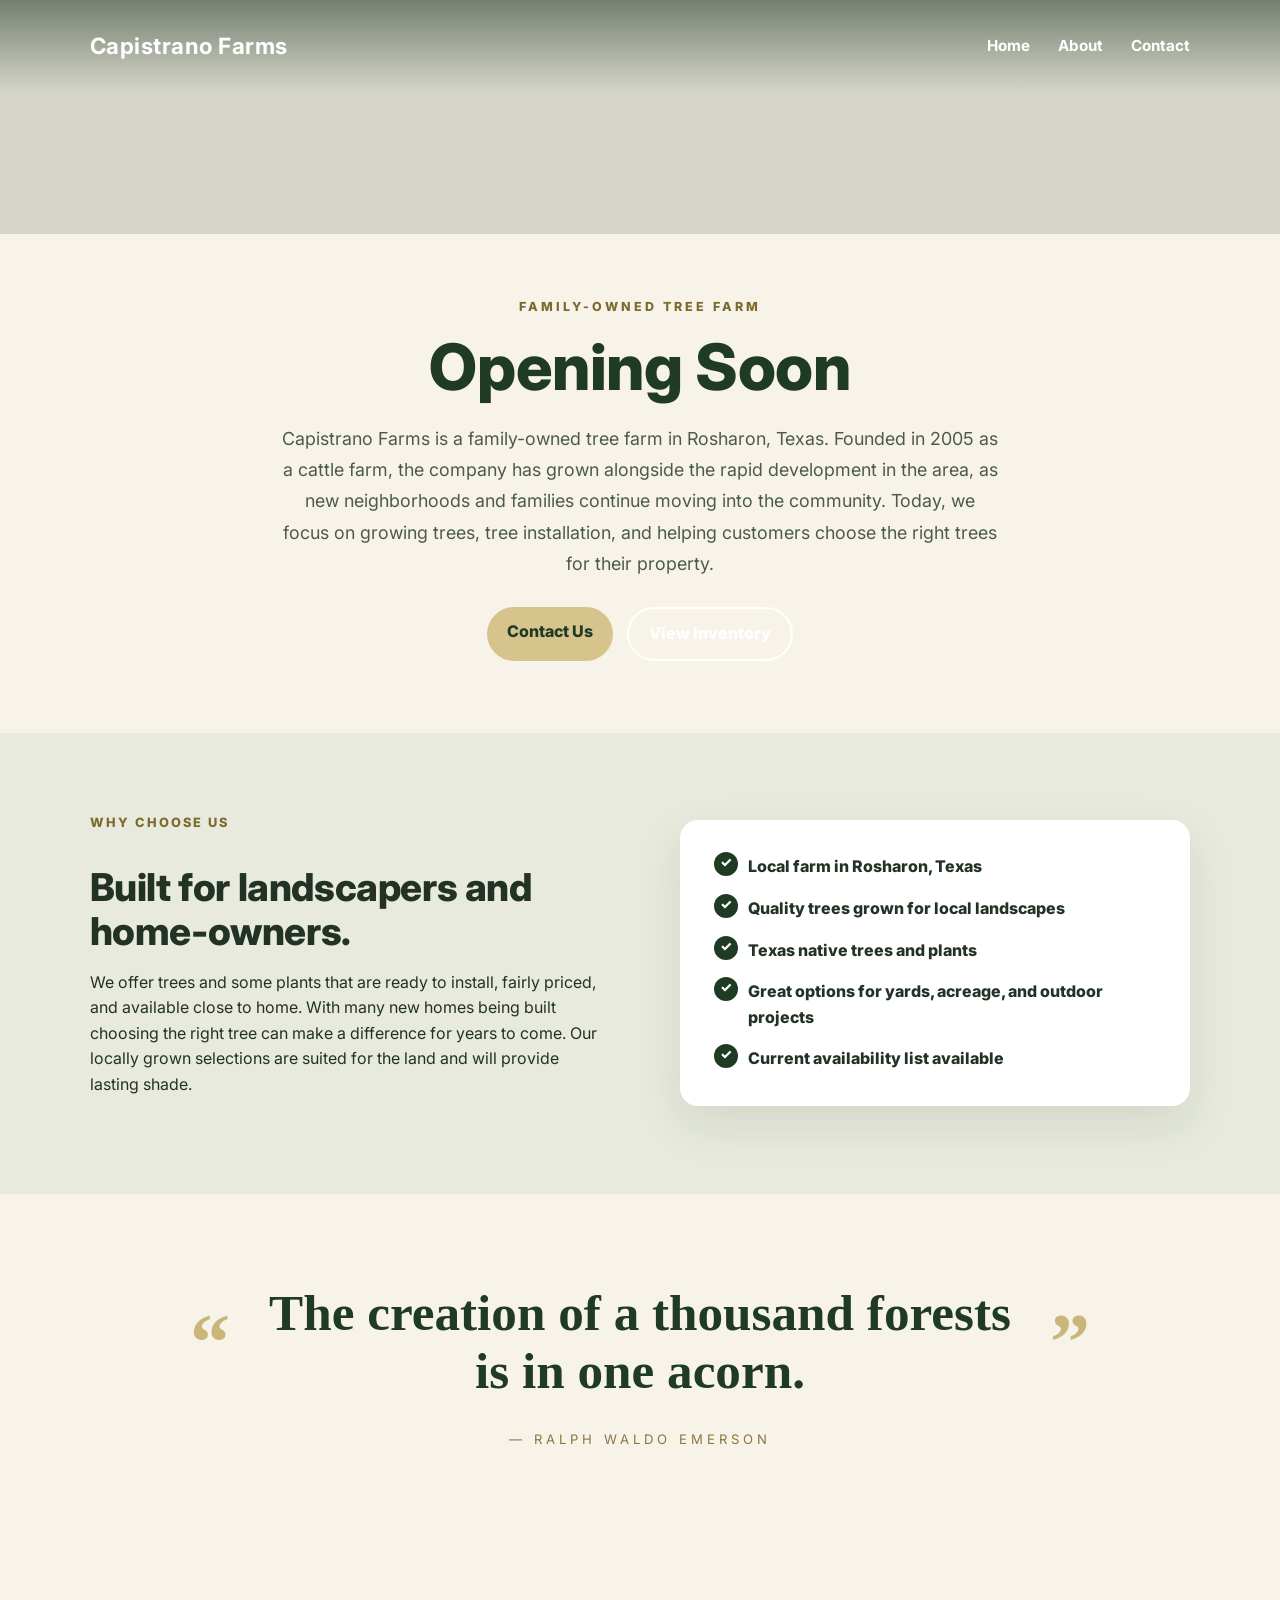
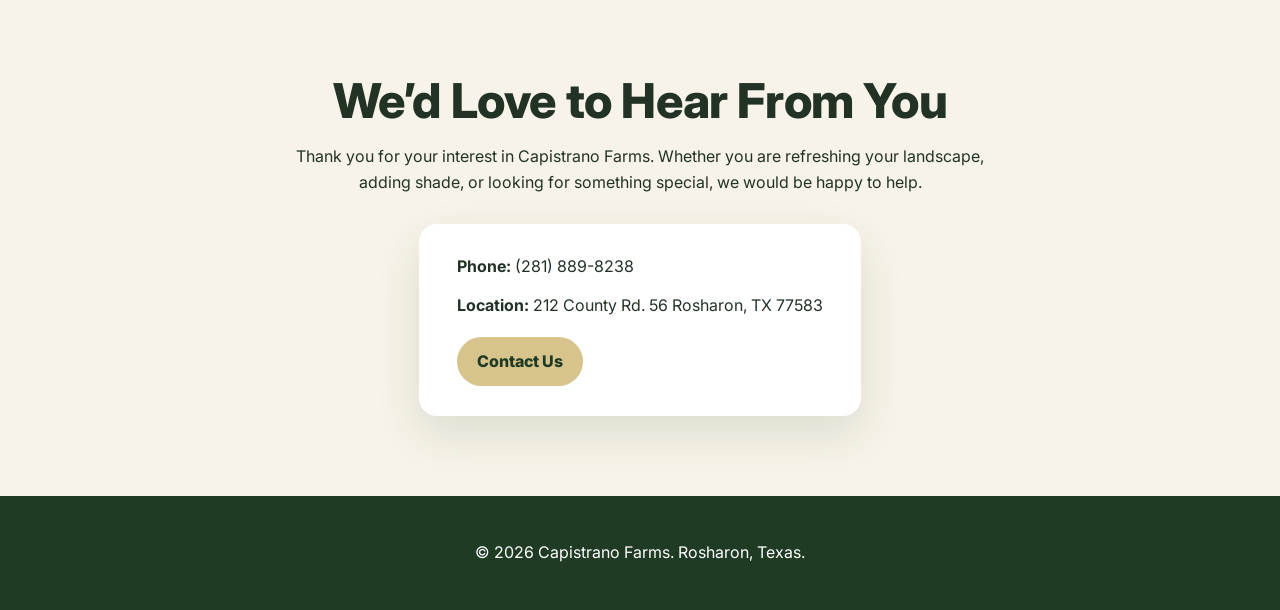
==== index.html @ 06de737b "added quote to homepage" ====
<!doctype html>
<html lang="en">
  <head>
    <meta charset="UTF-8" />
    <meta name="viewport" content="width=device-width, initial-scale=1.0" />
    <title>Capistrano Farms | Tree Farm & Nursery South of Houston</title>
    <link rel="canonical" href="https://capistranofarm.com/" />
    <link rel="stylesheet" href="assets/css/style.css" />
    <link
      href="https://fonts.googleapis.com/css2?family=Playfair+Display:wght@600;700&family=Inter:wght@400;500;600&display=swap"
      rel="stylesheet"
    />
    <meta property="og:url" content="https://capistranofarm.com/" />
  </head>
  <body>
    <section class="hero">
      <header class="site-header">
        <a href="index.html" class="logo">Capistrano Farms</a>

        <nav>
          <a href="index.html">Home</a>
          <a href="about.html">About</a>
          <a href="contact.html">Contact</a>
        </nav>
      </header>
    </section>

    <section class="nursery-intro">
      <p class="eyebrow dark">Family-Owned Tree Farm</p>

      <h1>Opening Soon</h1>

      <p class="section-intro">
        Capistrano Farms is a family-owned tree farm in Rosharon, Texas. Founded
        in 2005 as a cattle farm, the company has grown alongside the rapid
        development in the area, as new neighborhoods and families continue
        moving into the community. Today, we focus on growing trees, tree
        installation, and helping customers choose the right trees for their
        property.
      </p>

      <div class="hero-buttons">
        <a href="contact.html" class="button primary">Contact Us</a>

        <a href="#why-us" class="button secondary dark-button">
          View Inventory
        </a>
      </div>
    </section>

    <section id="why-us" class="section alt">
      <div class="split">
        <div>
          <p class="eyebrow dark">Why Choose Us</p>
          <h2>Built for landscapers and home-owners.</h2>
          <p>
            We offer trees and some plants that are ready to install, fairly
            priced, and available close to home. With many new homes being built
            choosing the right tree can make a difference for years to come. Our
            locally grown selections are suited for the land and will provide
            lasting shade.
          </p>
        </div>

        <ul class="checklist">
          <li>Local farm in Rosharon, Texas</li>
          <li>Quality trees grown for local landscapes</li>
          <li>Texas native trees and plants</li>
          <li>Great options for yards, acreage, and outdoor projects</li>
          <li>Current availability list available</li>
        </ul>
      </div>
    </section>

    <section class="quote-section">
      <div class="quote-content">
        <blockquote>
          The creation of a thousand forests is in one acorn.
        </blockquote>
        <p class="quote-author">— Ralph Waldo Emerson</p>
      </div>
    </section>

    <section id="contact" class="section contact">
      <h2>We’d Love to Hear From You</h2>
      <p>
        Thank you for your interest in Capistrano Farms. Whether you are
        refreshing your landscape, adding shade, or looking for something
        special, we would be happy to help.
      </p>

      <div class="contact-box">
        <p><strong>Phone:</strong> (281) 889-8238</p>
        <p><strong>Location:</strong> 212 County Rd. 56 Rosharon, TX 77583</p>
        <a href="contact.html" class="button primary">Contact Us</a>
      </div>
    </section>

    <footer>
      <p>© 2026 Capistrano Farms. Rosharon, Texas.</p>
    </footer>
  </body>
</html>
---- assets/css/style.css ----
/* =========================
   Base
========================= */
* {
  box-sizing: border-box;
}

html {
  scroll-behavior: smooth;
}

body {
  margin: 0;
  font-family: "Inter", Arial, sans-serif;
  color: #223326;
  background: #f7f3e8;
  line-height: 1.6;
}

/* =========================
   Shared Typography
========================= */

.site-header {
  position: absolute;
  top: 0;
  left: 0;
  width: 100%;
  z-index: 10;
  display: flex;
  justify-content: space-between;
  align-items: center;
  padding: 28px 7%;
  background: transparent;
}

.site-header::after {
  content: "";
  position: absolute;
  inset: 0;
  background: linear-gradient(rgba(18, 43, 23, 0.5), rgba(18, 43, 23, 0));
  z-index: -1;
}

.logo {
  color: white;
  text-decoration: none;
  font-size: 1.4rem;
  font-weight: 700;
  letter-spacing: 0.5px;
}

nav a {
  color: white;
  text-decoration: none;
  margin-left: 24px;
  font-weight: 700;
  font-size: 0.95rem;
}

nav a:hover {
  color: #d7c48c;
}

.hero {
  position: relative;
  height: 26vh;
  min-height: 230px;
  padding: 0 7%;
  color: white;
  background:
    linear-gradient(rgba(18, 43, 23, 0.15), rgba(18, 43, 23, 0.15)),
    url("../images/Live Oak arch .jpg");
  background-size: cover;
  background-position: center 80%;
}

.eyebrow {
  margin: 0 0 12px;
  text-transform: uppercase;
  letter-spacing: 2px;
  font-size: 0.8rem;
  font-weight: 800;
  color: #d7c48c;
}

.eyebrow.dark {
  color: #7d6a2e;
}

h1,
h2,
h3 {
  font-family: "Inter", Arial, sans-serif;
  line-height: 1.15;
  letter-spacing: -0.4px;
  font-weight: 800;
}

h1 {
  font-size: clamp(3.4rem, 6vw, 5.8rem);
  margin-bottom: 18px;
}

h2 {
  font-size: clamp(1.8rem, 3vw, 2.4rem);
  margin-bottom: 8px;
}

h3 {
  font-size: 1.25rem;
  color: #1f3b24;
}

/* =========================
   Shared Components
========================= */

.hero-buttons {
  display: flex;
  justify-content: center;
  flex-wrap: wrap;
  gap: 14px;
  margin-top: 28px;
}

.button {
  display: inline-block;
  padding: 12px 20px;
  border-radius: 999px;
  text-decoration: none;
  font-weight: 800;
  transition: 0.2s ease;
}

.button.primary {
  background: #d7c48c;
  color: #1f3b24;
}

.button.secondary {
  border: 2px solid white;
  color: white;
}

.button:hover {
  transform: translateY(-2px);
}

.section {
  padding: 80px 7%;
}

.section-intro {
  max-width: 640px;
  margin-bottom: 12px;
}

.quote-section {
  padding: 90px 7%;
  background: #f7f3e8;
  text-align: center;
}

.quote-content {
  max-width: 900px;
  margin: 0 auto;
}

.quote-section blockquote {
  margin: 0;
  font-family: "Cormorant Garamond", serif;
  font-size: clamp(2.4rem, 4vw, 4rem);
  line-height: 1.15;
  font-weight: 600;
  color: #1f3b24;
  position: relative;
  display: inline-block;
  padding: 0 70px;
}

.quote-section blockquote::before,
.quote-section blockquote::after {
  position: absolute;
  top: 50%;
  transform: translateY(-50%);
  font-size: 5rem;
  color: #cbb67a;
  font-family: Georgia, serif;
  line-height: 1;
}

.quote-section blockquote::before {
  content: "“";
  left: 0;
}

.quote-section blockquote::after {
  content: "”";
  right: 0;
}

.quote-author {
  margin-top: 28px;
  font-size: 0.82rem;
  letter-spacing: 4px;
  text-transform: uppercase;
  color: #8b7740;
}

.alt {
  background: #e7eadc;
}

.split {
  display: grid;
  grid-template-columns: 1fr 1fr;
  gap: 80px;
  align-items: center;
}

.checklist {
  max-width: 620px;
  list-style: none;
  margin: 0;
  background: white;
  padding: 34px;
  border-radius: 18px;
  box-shadow: 0 18px 45px rgba(31, 59, 36, 0.1);
}

.checklist li {
  margin-bottom: 16px;
  padding-left: 34px;
  position: relative;
  font-weight: 800;
}

.checklist li:last-child {
  margin-bottom: 0;
}

.checklist li::before {
  content: "✓";
  position: absolute;
  left: 0;
  top: -2px;
  width: 24px;
  height: 24px;
  background: #1f3b24;
  color: white;
  border-radius: 50%;
  text-align: center;
  font-size: 0.85rem;
}

.contact {
  text-align: center;
}

.contact h2 {
  font-size: 3rem;
  margin-bottom: 10px;
}

.contact p {
  max-width: 700px;
  margin-left: auto;
  margin-right: auto;
}

.contact-box {
  width: fit-content;
  max-width: 520px;
  margin: 28px auto 0;
  padding: 30px 38px;
  background: white;
  border-radius: 18px;
  text-align: left;
  box-shadow: 0 18px 45px rgba(31, 59, 36, 0.12);
}

.contact-box p {
  margin: 0 0 14px;
}

.contact-box .button {
  margin-top: 4px;
}

footer {
  padding: 28px 7%;
  background: #1f3b24;
  color: white;
  text-align: center;
}

/* =========================
   Home Page
========================= */

.nursery-intro {
  padding: 62px 7% 72px;
  text-align: center;
  background: #f7f3e8;
}

.nursery-intro .eyebrow {
  margin-bottom: 18px;
  font-size: 0.78rem;
  letter-spacing: 3px;
}

.nursery-intro h1 {
  max-width: 760px;
  margin: 0 auto 24px;
  font-size: clamp(2.8rem, 5vw, 5rem);
  line-height: 0.98;
  color: #1f3b24;
}

.nursery-intro p {
  max-width: 720px;
  margin: 0 auto;
  font-size: 1.12rem;
  line-height: 1.75;
  color: #4c5a4c;
}

.nursery-intro .hero-buttons {
  margin-top: 28px;
}

.dark-button {
  border: 2px solid #1f3b24;
  color: #1f3b24;
}

/* =========================
   Contact Page
========================= */
.contact-hero {
  min-height: 65vh;
  display: flex;
  background:
    linear-gradient(rgba(18, 43, 23, 0.22), rgba(18, 43, 23, 0.22)),
    url("../images/Live\ Oak\ and\ Flowers.jpg");
  background-size: cover;
  background-position: center;
}

.contact-form {
  max-width: 620px;
  margin: 34px auto 0;
  padding: 32px;
  background: white;
  border-radius: 18px;
  text-align: left;
  box-shadow: 0 18px 45px rgba(31, 59, 36, 0.12);
}

.form-row {
  margin-bottom: 18px;
}

.form-row label {
  display: block;
  margin-bottom: 6px;
  font-weight: 700;
  color: #1f3b24;
}

.form-row input,
.form-row textarea {
  width: 100%;
  padding: 13px 14px;
  border: 1px solid rgba(31, 59, 36, 0.25);
  border-radius: 10px;
  font-family: inherit;
  font-size: 1rem;
}

.form-row input:focus,
.form-row textarea:focus {
  outline: none;
  border-color: #1f3b24;
}

/* =========================
   About Page
========================= */
.hero.why-hero {
  min-height: 50vh;
  display: flex;
  align-items: center;
  justify-content: center;
  padding: 120px 7% 70px;
  background:
    linear-gradient(rgba(18, 43, 23, 0.22), rgba(18, 43, 23, 0.22)),
    url("../images/Live\ Oak.jpg");
  background-size: cover;
  background-position: center;
}

.about-photo-cta {
  margin: 20px 7% 90px;
  position: relative;
}

.about-photo-cta img {
  width: 100%;
  height: 430px;
  object-fit: cover;
  border-radius: 24px;
  display: block;
  box-shadow: 0 10px 25px rgba(31, 59, 36, 0.12);
  filter: brightness(0.85) saturate(0.95);
}

.about-cta-card {
  max-width: 520px;
  margin: -90px auto 0;
  position: relative;
  padding: 34px;
  background: #fffaf0;
  border-radius: 20px;
  text-align: center;
  box-shadow: 0 10px 25px rgba(31, 59, 36, 0.18);
}

.about-cta-card h2 {
  margin-bottom: 10px;
}

.about-cta-card p {
  margin-bottom: 22px;
}

.about-intro {
  text-align: center;
  padding: 70px 7%;
}

.about-intro h1 {
  margin: 10px 0 26px;
  color: #1f3b24;
  font-size: clamp(2.8rem, 5vw, 4.6rem);
  line-height: 1.05;
}

.about-text {
  max-width: 760px;
  margin: 0 auto;
  text-align: left;
  font-size: 1.22rem;
  line-height: 1.9;
}

/* =========================
   Responsive
========================= */
@media (max-width: 600px) {
  .site-header {
    padding: 18px 5%;
    gap: 10px;
  }

  .logo {
    font-size: 1.4rem;
  }

  nav {
    display: flex;
    justify-content: center;
    gap: 16px;
    flex-wrap: wrap;
  }

  nav a {
    margin: 0;
    font-size: 0.85rem;
  }

  .hero {
    height: 22vh;
    min-height: 190px;
    padding: 0 6%;
    background-position: center 80%;
  }

  .nursery-intro {
    padding: 56px 7% 64px;
  }

  .nursery-intro h1 {
    font-size: 2.6rem;
  }

  .nursery-intro p {
    font-size: 1rem;
  }

  .eyebrow {
    font-size: 0.7rem;
    letter-spacing: 3px;
    margin-bottom: 10px;
  }

  h1 {
    font-size: 2.7rem;
    line-height: 1;
  }

  .hero p {
    max-width: 340px;
    font-size: 1.05rem;
    line-height: 1.45;
  }

  .hero-buttons {
    flex-direction: row;
    justify-content: center;
    gap: 12px;
    margin-top: 28px;
  }

  .button {
    display: inline-block;
    padding: 13px 24px;
    border-radius: 999px;
    text-decoration: none;
    font-weight: 800;
    transition: 0.2s ease;
  }

  .button.primary {
    background: #d7c48c;
    color: #1f3b24;
  }

  .button.primary:hover {
    background: #c5ae69;
  }

  .dark-button {
    border: 2px solid #1f3b24;
    color: #1f3b24;
  }

  .dark-button:hover {
    background: #1f3b24;
    color: white;
  }

  .section {
    padding: 90px 7%;
  }

  .section > h2,
  .section > .section-intro {
    max-width: 760px;
  }

  .section-intro {
    color: #4c5a4c;
    font-size: 1.08rem;
  }

  .split {
    grid-template-columns: 1fr;
  }

  .checklist,
  .contact-form,
  .contact-box {
    padding: 24px;
  }
}
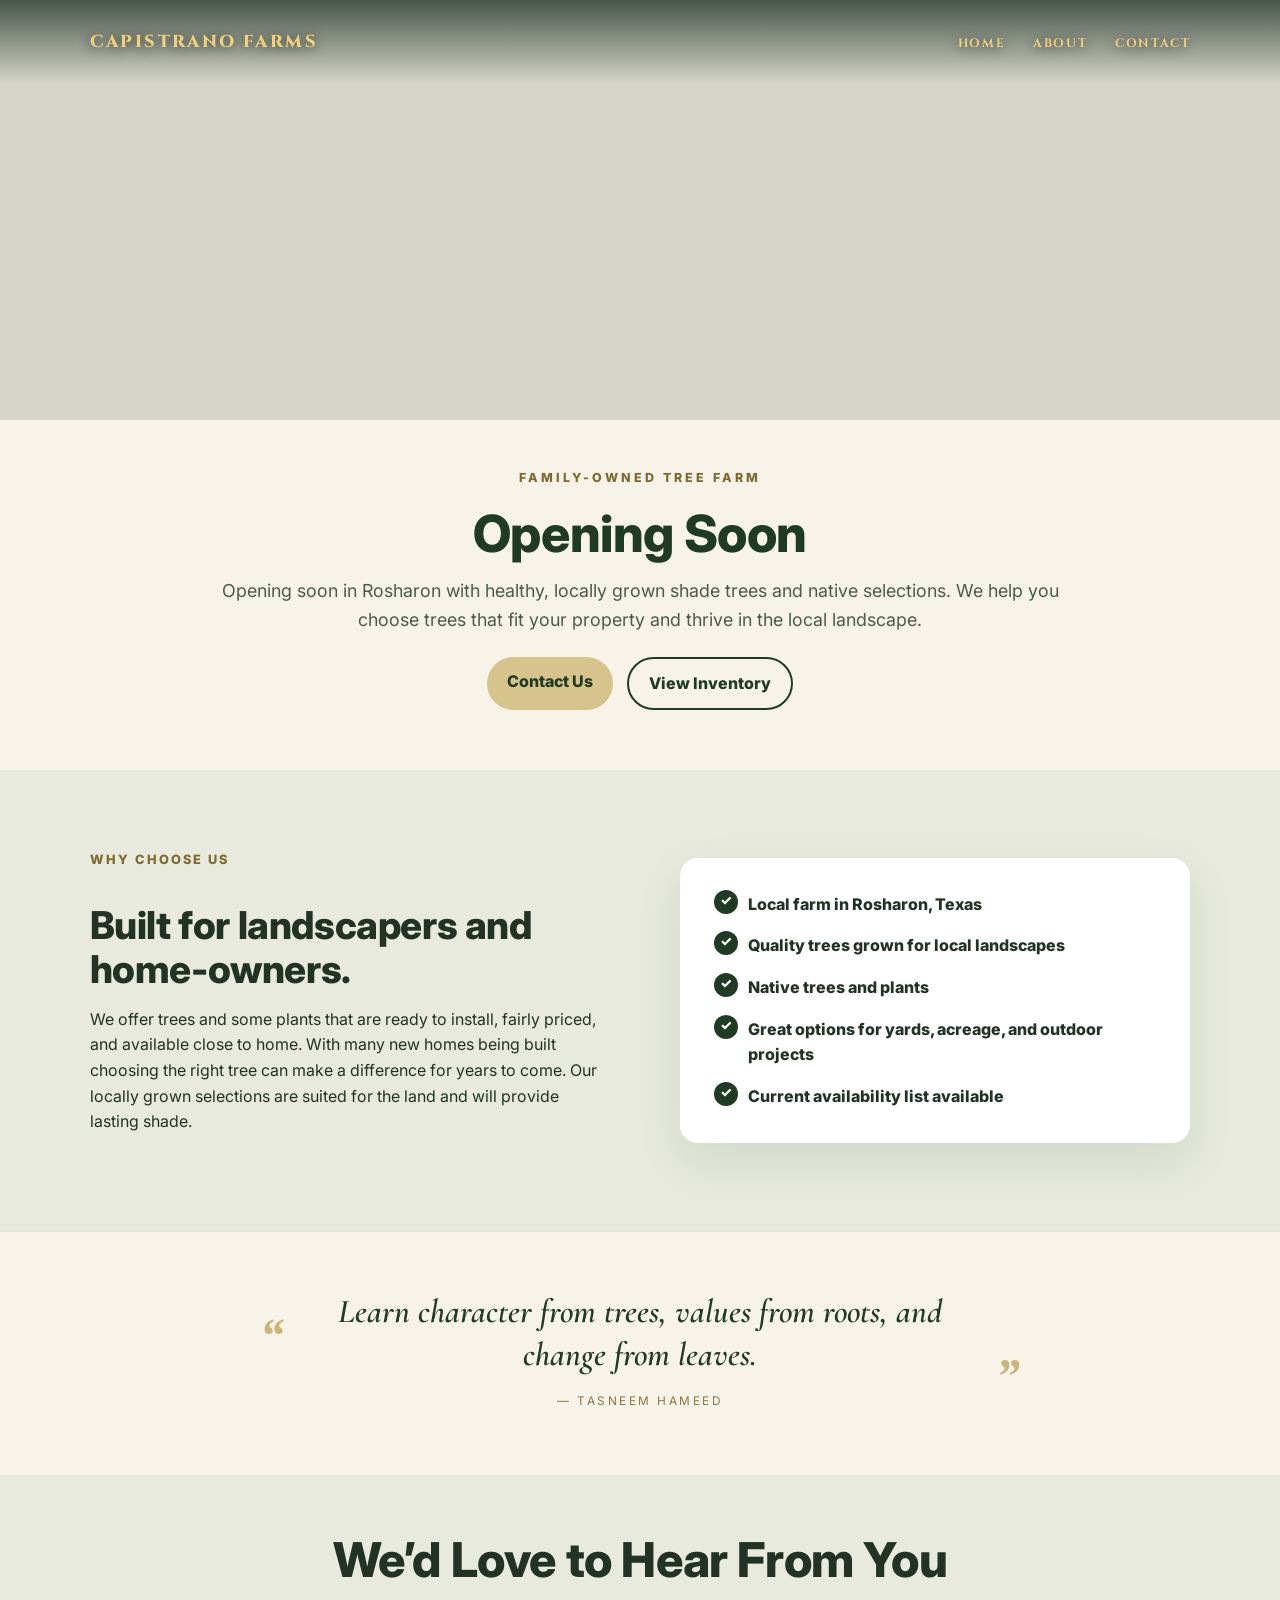
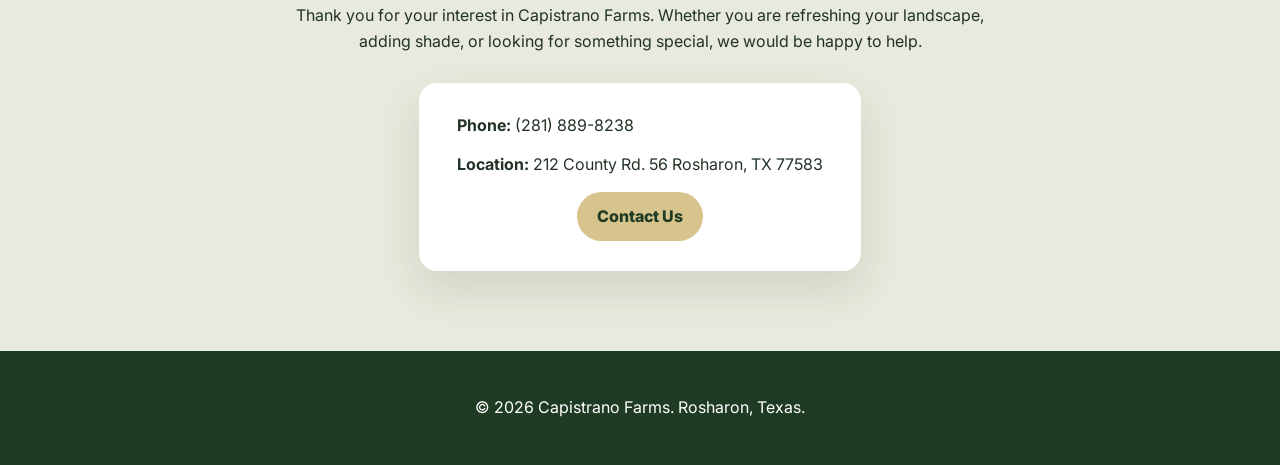
==== commit 6de402d4: "Polish site design and add logo" ====
--- a/index.html
+++ b/index.html
@@ -7,7 +7,7 @@
     <link rel="canonical" href="https://capistranofarm.com/" />
     <link rel="stylesheet" href="assets/css/style.css" />
     <link
-      href="https://fonts.googleapis.com/css2?family=Playfair+Display:wght@600;700&family=Inter:wght@400;500;600&display=swap"
+      href="https://fonts.googleapis.com/css2?family=Cinzel:wght@600;700;800&family=Cormorant+Garamond:ital,wght@1,600&family=Playfair+Display:wght@600;700&family=Inter:wght@400;500;600&display=swap"
       rel="stylesheet"
     />
     <meta property="og:url" content="https://capistranofarm.com/" />
@@ -31,12 +31,9 @@
       <h1>Opening Soon</h1>
 
       <p class="section-intro">
-        Capistrano Farms is a family-owned tree farm in Rosharon, Texas. Founded
-        in 2005 as a cattle farm, the company has grown alongside the rapid
-        development in the area, as new neighborhoods and families continue
-        moving into the community. Today, we focus on growing trees, tree
-        installation, and helping customers choose the right trees for their
-        property.
+        Opening soon in Rosharon with healthy, locally grown shade trees and
+        native selections. We help you choose trees that fit your property and
+        thrive in the local landscape.
       </p>
 
       <div class="hero-buttons">
@@ -65,7 +62,7 @@
         <ul class="checklist">
           <li>Local farm in Rosharon, Texas</li>
           <li>Quality trees grown for local landscapes</li>
-          <li>Texas native trees and plants</li>
+          <li>Native trees and plants</li>
           <li>Great options for yards, acreage, and outdoor projects</li>
           <li>Current availability list available</li>
         </ul>
@@ -75,13 +72,13 @@
     <section class="quote-section">
       <div class="quote-content">
         <blockquote>
-          The creation of a thousand forests is in one acorn.
+          Learn character from trees, values from roots, and change from leaves.
         </blockquote>
-        <p class="quote-author">— Ralph Waldo Emerson</p>
+        <p class="quote-author">— Tasneem Hameed</p>
       </div>
     </section>
 
-    <section id="contact" class="section contact">
+    <section id="contact" class="section contact alt">
       <h2>We’d Love to Hear From You</h2>
       <p>
         Thank you for your interest in Capistrano Farms. Whether you are
--- a/assets/css/style.css
+++ b/assets/css/style.css
@@ -38,34 +38,49 @@
   content: "";
   position: absolute;
   inset: 0;
-  background: linear-gradient(rgba(18, 43, 23, 0.5), rgba(18, 43, 23, 0));
+  background: linear-gradient(rgba(5, 25, 12, 0.68), rgba(5, 25, 12, 0));
   z-index: -1;
 }
 
 .logo {
-  color: white;
+  display: inline-flex;
+  align-items: center;
+  color: #f2cf7a;
   text-decoration: none;
-  font-size: 1.4rem;
-  font-weight: 700;
-  letter-spacing: 0.5px;
+  text-transform: uppercase;
+  font-family: "Cinzel", Georgia, serif;
+  font-size: 1.08rem;
+  font-weight: 800;
+  letter-spacing: 2.4px;
+  text-shadow: 0 2px 12px rgba(4, 18, 8, 0.78);
+}
+
+.logo img {
+  display: block;
+  max-height: 58px;
+  width: auto;
 }
 
 nav a {
-  color: white;
+  color: #f2cf7a;
   text-decoration: none;
   margin-left: 24px;
+  text-transform: uppercase;
+  font-family: "Cinzel", Georgia, serif;
+  letter-spacing: 1.6px;
   font-weight: 700;
-  font-size: 0.95rem;
+  font-size: 0.76rem;
+  text-shadow: 0 2px 12px rgba(4, 18, 8, 0.78);
 }
 
 nav a:hover {
-  color: #d7c48c;
+  color: #fff4d2;
 }
 
 .hero {
   position: relative;
   height: 26vh;
-  min-height: 230px;
+  min-height: 420px;
   padding: 0 7%;
   color: white;
   background:
@@ -157,34 +172,36 @@
 }
 
 .quote-section {
-  padding: 90px 7%;
+  padding: 58px 7% 64px;
   background: #f7f3e8;
+  border-top: 1px solid rgba(31, 59, 36, 0.08);
+  border-bottom: 1px solid rgba(31, 59, 36, 0.08);
   text-align: center;
 }
 
 .quote-content {
-  max-width: 900px;
+  max-width: 760px;
   margin: 0 auto;
 }
 
 .quote-section blockquote {
   margin: 0;
-  font-family: "Cormorant Garamond", serif;
-  font-size: clamp(2.4rem, 4vw, 4rem);
-  line-height: 1.15;
+  font-family: "Cormorant Garamond", Georgia, serif;
+  font-size: clamp(1.7rem, 2.6vw, 2.4rem);
+  font-style: italic;
+  line-height: 1.3;
   font-weight: 600;
+  letter-spacing: 0;
   color: #1f3b24;
   position: relative;
   display: inline-block;
-  padding: 0 70px;
+  padding: 0 42px;
 }
 
 .quote-section blockquote::before,
 .quote-section blockquote::after {
   position: absolute;
-  top: 50%;
-  transform: translateY(-50%);
-  font-size: 5rem;
+  font-size: 3rem;
   color: #cbb67a;
   font-family: Georgia, serif;
   line-height: 1;
@@ -193,17 +210,19 @@
 .quote-section blockquote::before {
   content: "“";
   left: 0;
+  top: 26%;
 }
 
 .quote-section blockquote::after {
   content: "”";
   right: 0;
+  top: 72%;
 }
 
 .quote-author {
-  margin-top: 28px;
-  font-size: 0.82rem;
-  letter-spacing: 4px;
+  margin: 16px 0 0;
+  font-size: 0.74rem;
+  letter-spacing: 2.5px;
   text-transform: uppercase;
   color: #8b7740;
 }
@@ -255,12 +274,13 @@
 }
 
 .contact {
+  padding-top: 56px;
   text-align: center;
 }
 
 .contact h2 {
   font-size: 3rem;
-  margin-bottom: 10px;
+  margin: 0 0 10px;
 }
 
 .contact p {
@@ -285,7 +305,9 @@
 }
 
 .contact-box .button {
-  margin-top: 4px;
+  display: block;
+  width: fit-content;
+  margin: 12px auto 0;
 }
 
 footer {
@@ -300,7 +322,7 @@
 ========================= */
 
 .nursery-intro {
-  padding: 62px 7% 72px;
+  padding: 48px 7% 60px;
   text-align: center;
   background: #f7f3e8;
 }
@@ -313,25 +335,25 @@
 
 .nursery-intro h1 {
   max-width: 760px;
-  margin: 0 auto 24px;
-  font-size: clamp(2.8rem, 5vw, 5rem);
-  line-height: 0.98;
+  margin: 0 auto 16px;
+  font-size: clamp(2.4rem, 4vw, 3.8rem);
+  line-height: 1.08;
   color: #1f3b24;
 }
 
 .nursery-intro p {
-  max-width: 720px;
+  max-width: 840px;
   margin: 0 auto;
   font-size: 1.12rem;
-  line-height: 1.75;
+  line-height: 1.6;
   color: #4c5a4c;
 }
 
 .nursery-intro .hero-buttons {
-  margin-top: 28px;
-}
-
-.dark-button {
+  margin-top: 22px;
+}
+
+.button.secondary.dark-button {
   border: 2px solid #1f3b24;
   color: #1f3b24;
 }
@@ -340,13 +362,44 @@
    Contact Page
 ========================= */
 .contact-hero {
-  min-height: 65vh;
-  display: flex;
+  min-height: 420px;
   background:
     linear-gradient(rgba(18, 43, 23, 0.22), rgba(18, 43, 23, 0.22)),
     url("../images/Live\ Oak\ and\ Flowers.jpg");
   background-size: cover;
   background-position: center;
+}
+
+.contact-page {
+  padding: 72px 7% 86px;
+  background: #f7f3e8;
+}
+
+.contact-page-header {
+  max-width: 720px;
+  margin: 0 auto 34px;
+}
+
+.contact-page-header h2 {
+  margin: 0 0 12px;
+  color: #1f3b24;
+  font-size: clamp(2rem, 4vw, 2.7rem);
+}
+
+.contact-page-header p:last-child {
+  margin-top: 0;
+  color: #4c5a4c;
+  font-size: 1.08rem;
+  line-height: 1.75;
+}
+
+.contact-layout {
+  display: grid;
+  grid-template-columns: minmax(0, 1.08fr) minmax(280px, 0.92fr);
+  gap: 28px;
+  align-items: stretch;
+  max-width: 1080px;
+  margin: 0 auto;
 }
 
 .contact-form {
@@ -359,6 +412,18 @@
   box-shadow: 0 18px 45px rgba(31, 59, 36, 0.12);
 }
 
+.contact-page .contact-form,
+.contact-page .contact-box {
+  width: 100%;
+  max-width: none;
+  margin: 0;
+  padding: 34px;
+}
+
+.contact-page .contact-box {
+  height: 100%;
+}
+
 .form-row {
   margin-bottom: 18px;
 }
@@ -386,15 +451,58 @@
   border-color: #1f3b24;
 }
 
+.contact-form button {
+  border: 0;
+  cursor: pointer;
+}
+
+.contact-details .eyebrow {
+  margin-bottom: 16px;
+}
+
+.contact-logo {
+  display: block;
+  width: min(210px, 70%);
+  height: auto;
+  margin: 0 auto 24px;
+}
+
+.contact-details h3 {
+  margin: 0 0 24px;
+  font-size: 1.6rem;
+}
+
+.contact-details p {
+  max-width: none;
+  margin: 0 0 22px;
+  color: #4c5a4c;
+}
+
+.contact-details strong {
+  display: block;
+  margin-bottom: 4px;
+  color: #1f3b24;
+}
+
+.contact-details a {
+  color: #223326;
+  font-weight: 700;
+  text-decoration-color: rgba(34, 51, 38, 0.35);
+  text-underline-offset: 4px;
+}
+
+.contact-note {
+  padding: 18px;
+  background: #f7f3e8;
+  border-left: 4px solid #d7c48c;
+  border-radius: 14px;
+}
+
 /* =========================
    About Page
 ========================= */
 .hero.why-hero {
-  min-height: 50vh;
-  display: flex;
-  align-items: center;
-  justify-content: center;
-  padding: 120px 7% 70px;
+  min-height: 420px;
   background:
     linear-gradient(rgba(18, 43, 23, 0.22), rgba(18, 43, 23, 0.22)),
     url("../images/Live\ Oak.jpg");
@@ -403,7 +511,9 @@
 }
 
 .about-photo-cta {
-  margin: 20px 7% 90px;
+  max-width: 1100px;
+  margin: 10px auto 90px;
+  padding: 0 7%;
   position: relative;
 }
 
@@ -411,7 +521,7 @@
   width: 100%;
   height: 430px;
   object-fit: cover;
-  border-radius: 24px;
+  border-radius: 18px;
   display: block;
   box-shadow: 0 10px 25px rgba(31, 59, 36, 0.12);
   filter: brightness(0.85) saturate(0.95);
@@ -423,7 +533,7 @@
   position: relative;
   padding: 34px;
   background: #fffaf0;
-  border-radius: 20px;
+  border-radius: 18px;
   text-align: center;
   box-shadow: 0 10px 25px rgba(31, 59, 36, 0.18);
 }
@@ -437,28 +547,77 @@
 }
 
 .about-intro {
-  text-align: center;
-  padding: 70px 7%;
-}
-
-.about-intro h1 {
-  margin: 10px 0 26px;
-  color: #1f3b24;
-  font-size: clamp(2.8rem, 5vw, 4.6rem);
-  line-height: 1.05;
+  padding: 76px 7% 70px;
+  background: #f7f3e8;
+}
+
+.about-intro-grid {
+  display: grid;
+  grid-template-columns: minmax(240px, 0.85fr) minmax(0, 1.15fr);
+  gap: 64px;
+  align-items: start;
+  max-width: 1100px;
+  margin: 0 auto;
+}
+
+.about-intro h2 {
+  max-width: 390px;
+  margin: 0;
+  padding-bottom: 18px;
+  color: #1f3b24;
+  font-family: "Playfair Display", Georgia, serif;
+  font-size: clamp(2rem, 3vw, 2.55rem);
+  font-weight: 700;
+  line-height: 1.18;
+  position: relative;
+}
+
+.about-intro h2::after {
+  content: "";
+  position: absolute;
+  left: 0;
+  bottom: 0;
+  width: 72px;
+  height: 3px;
+  background: #d7c48c;
+  border-radius: 999px;
 }
 
 .about-text {
-  max-width: 760px;
-  margin: 0 auto;
+  max-width: none;
+  margin: 0;
   text-align: left;
-  font-size: 1.22rem;
-  line-height: 1.9;
+  color: #4c5a4c;
+  font-size: 1.08rem;
+  line-height: 1.85;
+}
+
+.about-text p:first-child {
+  margin-top: 0;
+}
+
+.about-text p:last-child {
+  margin-bottom: 0;
 }
 
 /* =========================
    Responsive
 ========================= */
+@media (max-width: 800px) {
+  .about-intro-grid,
+  .contact-layout {
+    grid-template-columns: 1fr;
+  }
+
+  .about-intro-grid {
+    gap: 28px;
+  }
+
+  .about-photo-cta {
+    margin-bottom: 72px;
+  }
+}
+
 @media (max-width: 600px) {
   .site-header {
     padding: 18px 5%;
@@ -466,7 +625,8 @@
   }
 
   .logo {
-    font-size: 1.4rem;
+    font-size: 0.9rem;
+    letter-spacing: 1.8px;
   }
 
   nav {
@@ -478,14 +638,20 @@
 
   nav a {
     margin: 0;
-    font-size: 0.85rem;
+    font-size: 0.72rem;
+    letter-spacing: 1px;
   }
 
   .hero {
     height: 22vh;
-    min-height: 190px;
+    min-height: 280px;
     padding: 0 6%;
     background-position: center 80%;
+  }
+
+  .contact-hero,
+  .hero.why-hero {
+    min-height: 280px;
   }
 
   .nursery-intro {
@@ -556,6 +722,11 @@
     padding: 90px 7%;
   }
 
+  .contact-page,
+  .about-intro {
+    padding: 60px 7% 70px;
+  }
+
   .section > h2,
   .section > .section-intro {
     max-width: 760px;
@@ -575,4 +746,9 @@
   .contact-box {
     padding: 24px;
   }
-}
+
+  .contact-page .contact-form,
+  .contact-page .contact-box {
+    padding: 24px;
+  }
+}
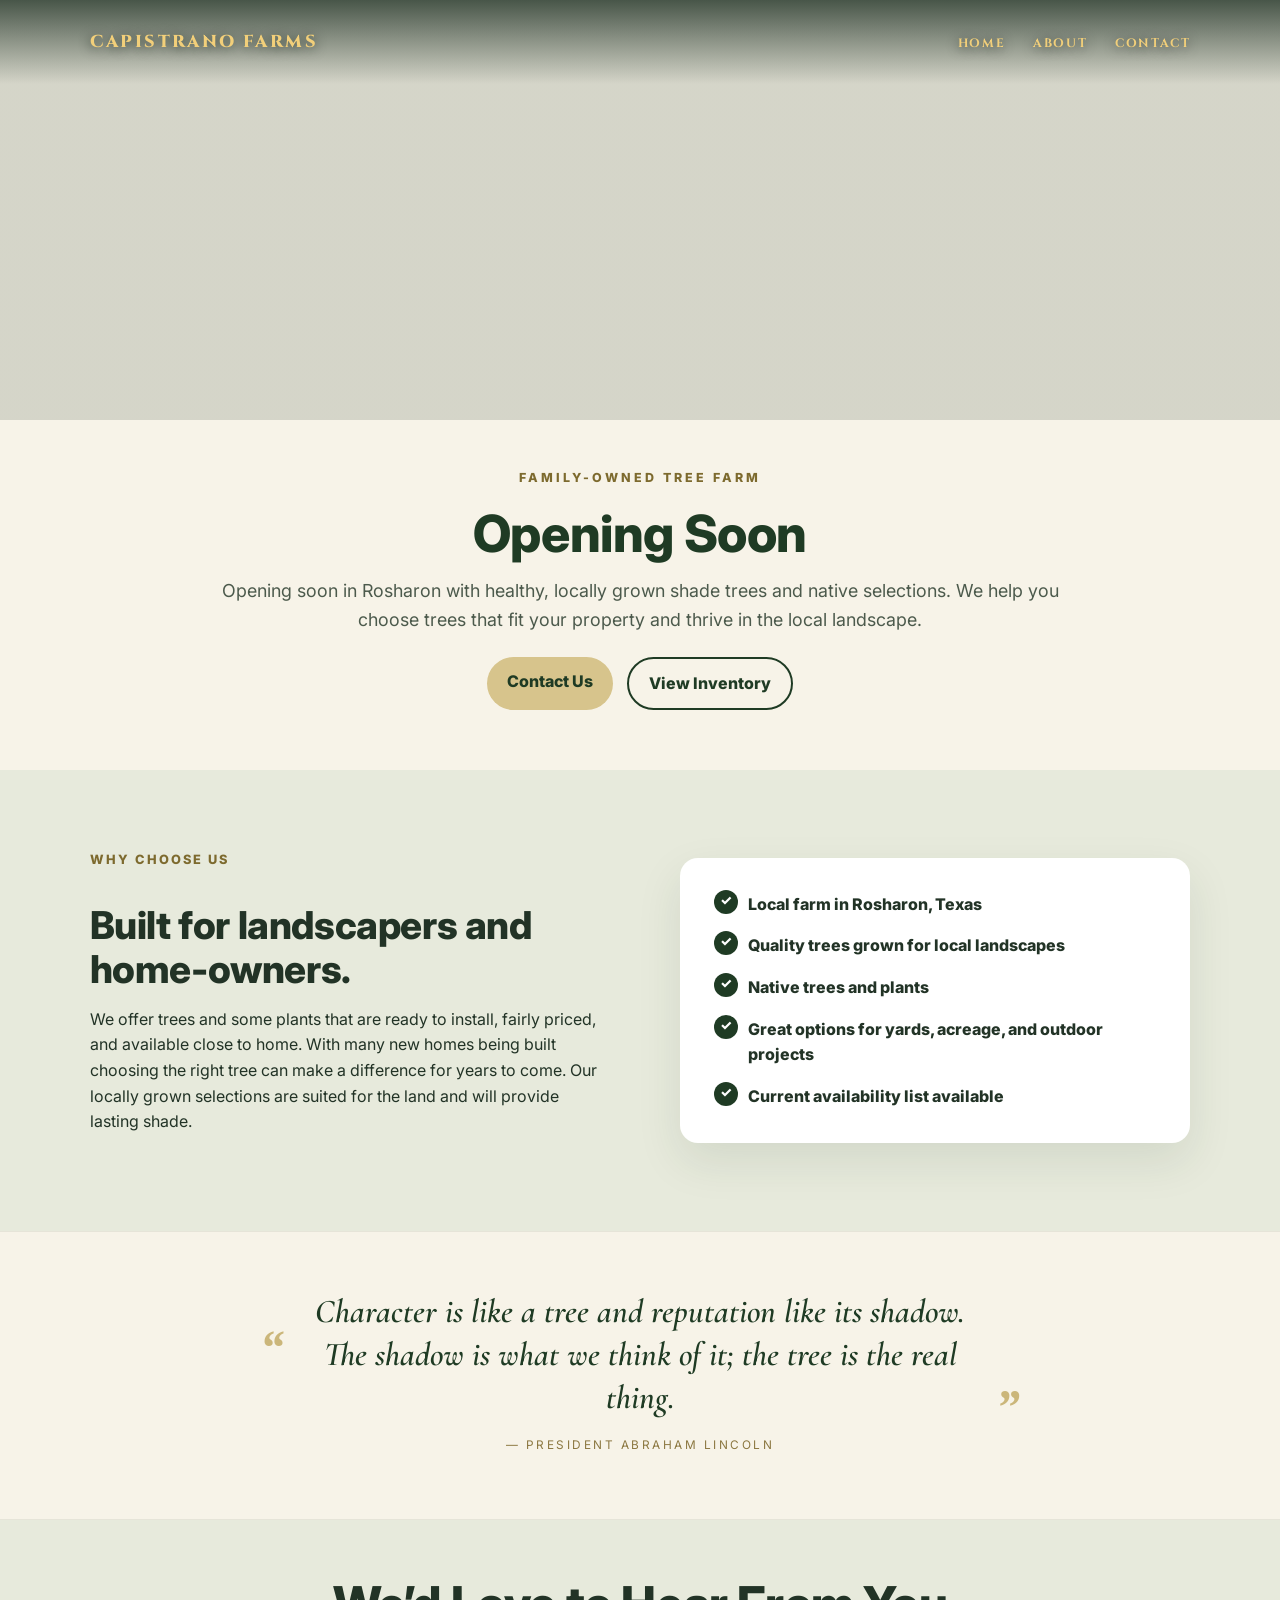
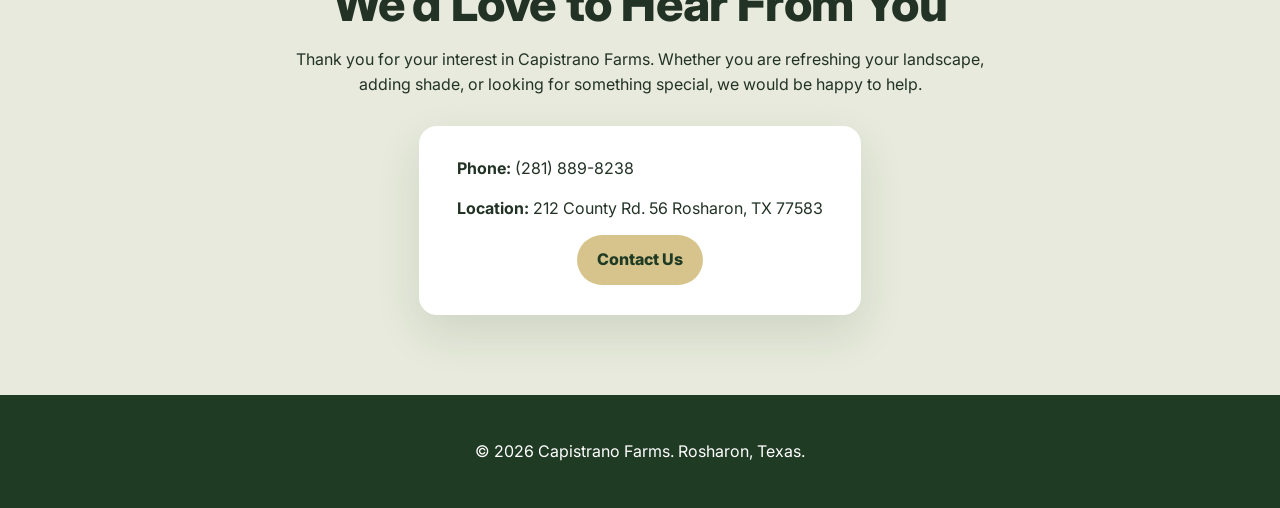
==== commit 4c9bdfb8: "Update homepage quote" ====
--- a/index.html
+++ b/index.html
@@ -72,9 +72,10 @@
     <section class="quote-section">
       <div class="quote-content">
         <blockquote>
-          Learn character from trees, values from roots, and change from leaves.
+          Character is like a tree and reputation like its shadow. The shadow is
+          what we think of it; the tree is the real thing.
         </blockquote>
-        <p class="quote-author">— Tasneem Hameed</p>
+        <p class="quote-author">— President Abraham Lincoln</p>
       </div>
     </section>
 
--- a/assets/css/style.css
+++ b/assets/css/style.css
@@ -52,6 +52,7 @@
   font-size: 1.08rem;
   font-weight: 800;
   letter-spacing: 2.4px;
+  white-space: nowrap;
   text-shadow: 0 2px 12px rgba(4, 18, 8, 0.78);
 }
 
@@ -70,6 +71,7 @@
   letter-spacing: 1.6px;
   font-weight: 700;
   font-size: 0.76rem;
+  white-space: nowrap;
   text-shadow: 0 2px 12px rgba(4, 18, 8, 0.78);
 }
 
@@ -620,26 +622,31 @@
 
 @media (max-width: 600px) {
   .site-header {
-    padding: 18px 5%;
-    gap: 10px;
+    flex-direction: column;
+    justify-content: flex-start;
+    align-items: center;
+    padding: 16px 5% 0;
+    gap: 11px;
   }
 
   .logo {
-    font-size: 0.9rem;
-    letter-spacing: 1.8px;
+    font-size: 0.78rem;
+    letter-spacing: 1.4px;
+    text-align: center;
   }
 
   nav {
     display: flex;
+    width: 100%;
     justify-content: center;
-    gap: 16px;
-    flex-wrap: wrap;
+    gap: 18px;
+    flex-wrap: nowrap;
   }
 
   nav a {
     margin: 0;
-    font-size: 0.72rem;
-    letter-spacing: 1px;
+    font-size: 0.66rem;
+    letter-spacing: 0.8px;
   }
 
   .hero {
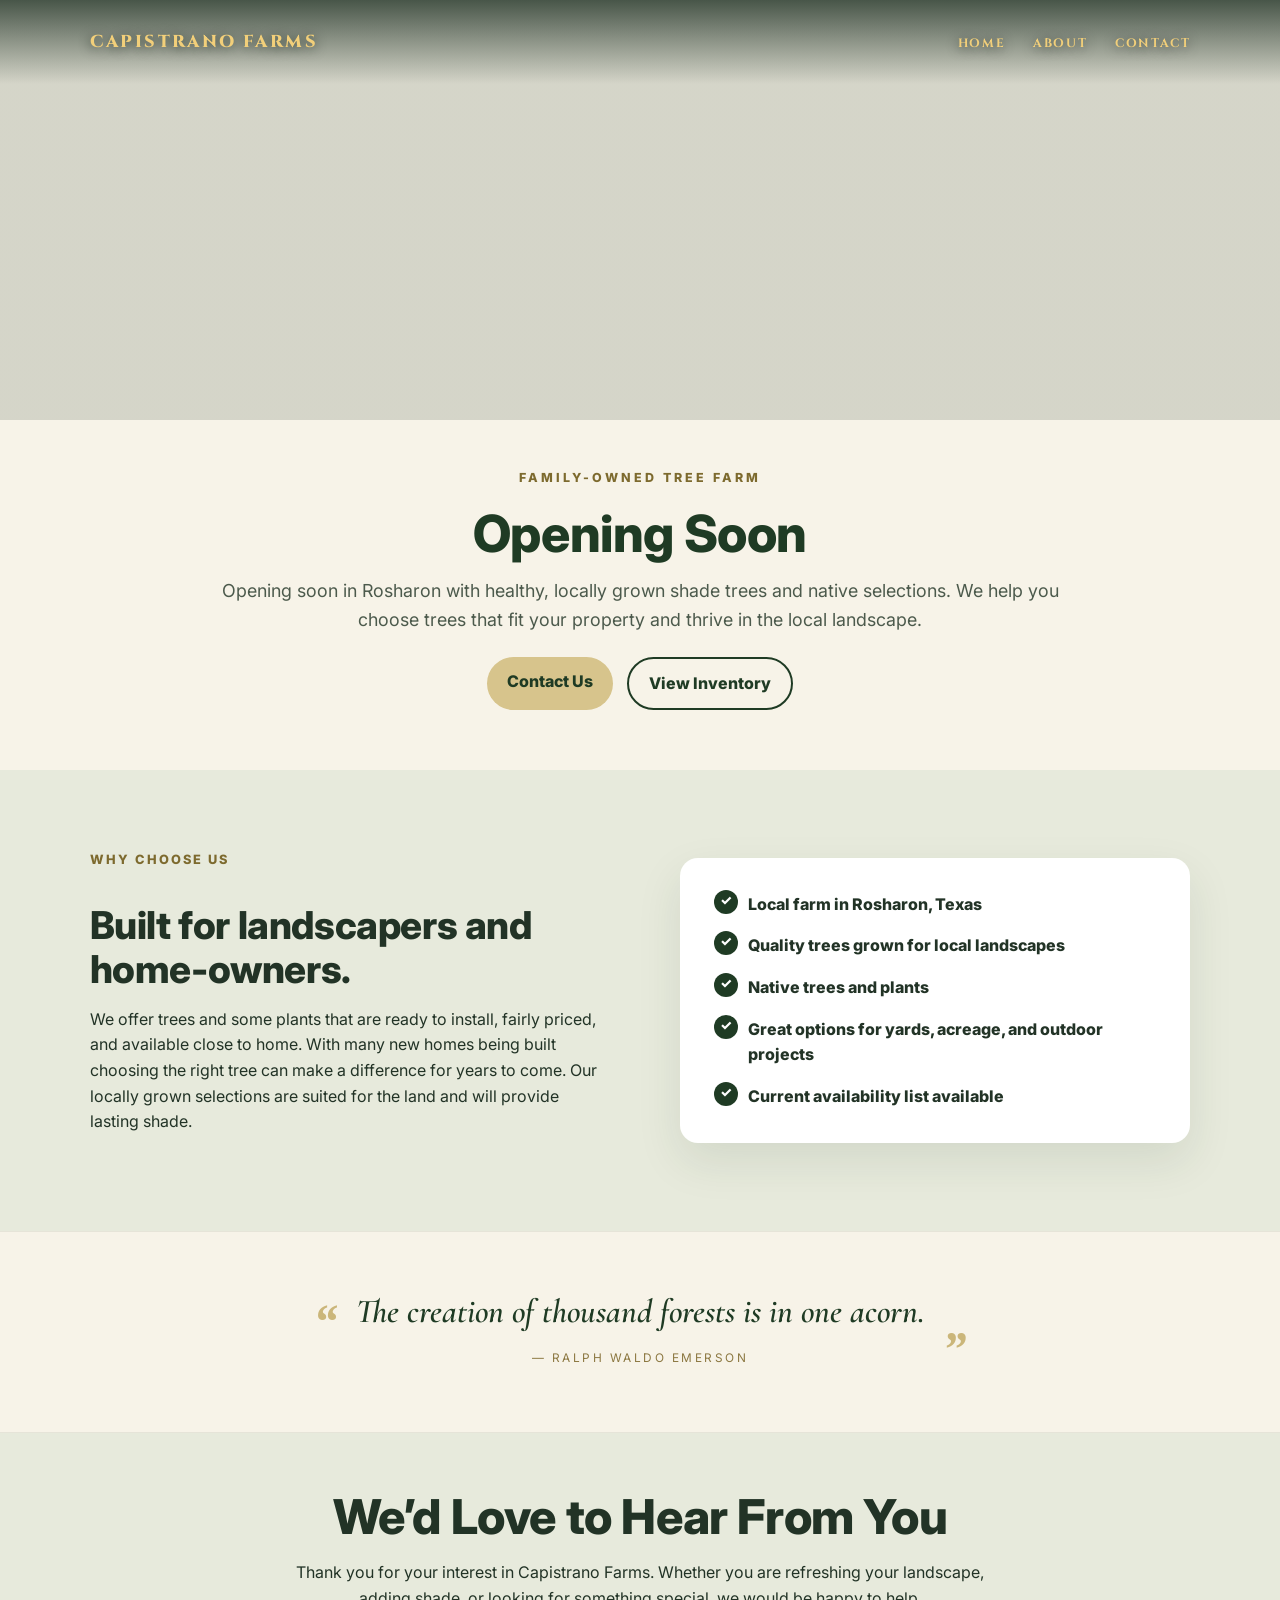
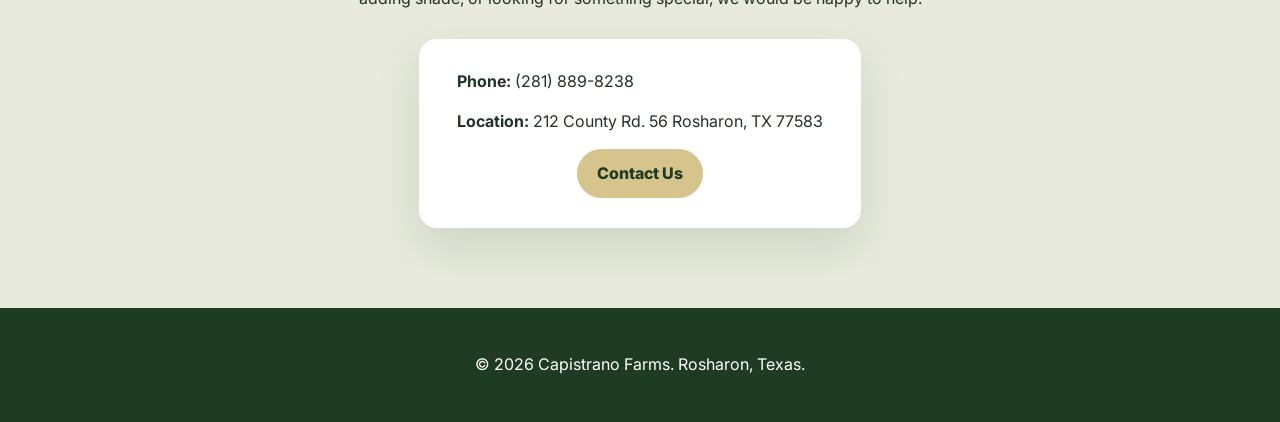
==== commit 5dab8500: "changed quotes around and fixed mobil viewing" ====
--- a/index.html
+++ b/index.html
@@ -72,10 +72,9 @@
     <section class="quote-section">
       <div class="quote-content">
         <blockquote>
-          Character is like a tree and reputation like its shadow. The shadow is
-          what we think of it; the tree is the real thing.
+          The creation of thousand forests is in one acorn.
         </blockquote>
-        <p class="quote-author">— President Abraham Lincoln</p>
+        <p class="quote-author">— Ralph Waldo Emerson</p>
       </div>
     </section>
 
--- a/assets/css/style.css
+++ b/assets/css/style.css
@@ -212,13 +212,13 @@
 .quote-section blockquote::before {
   content: "“";
   left: 0;
-  top: 26%;
+  top: 18%;
 }
 
 .quote-section blockquote::after {
   content: "”";
   right: 0;
-  top: 72%;
+  top: 82%;
 }
 
 .quote-author {
@@ -513,10 +513,10 @@
 }
 
 .about-photo-cta {
-  max-width: 1100px;
-  margin: 10px auto 90px;
-  padding: 0 7%;
+  margin: 0;
+  padding: 90px 7%;
   position: relative;
+  background: #e7eadc;
 }
 
 .about-photo-cta img {
@@ -531,11 +531,11 @@
 
 .about-cta-card {
   max-width: 520px;
-  margin: -90px auto 0;
+  margin: -70px auto 0;
   position: relative;
   padding: 34px;
   background: #fffaf0;
-  border-radius: 18px;
+  border-radius: 20px;
   text-align: center;
   box-shadow: 0 10px 25px rgba(31, 59, 36, 0.18);
 }
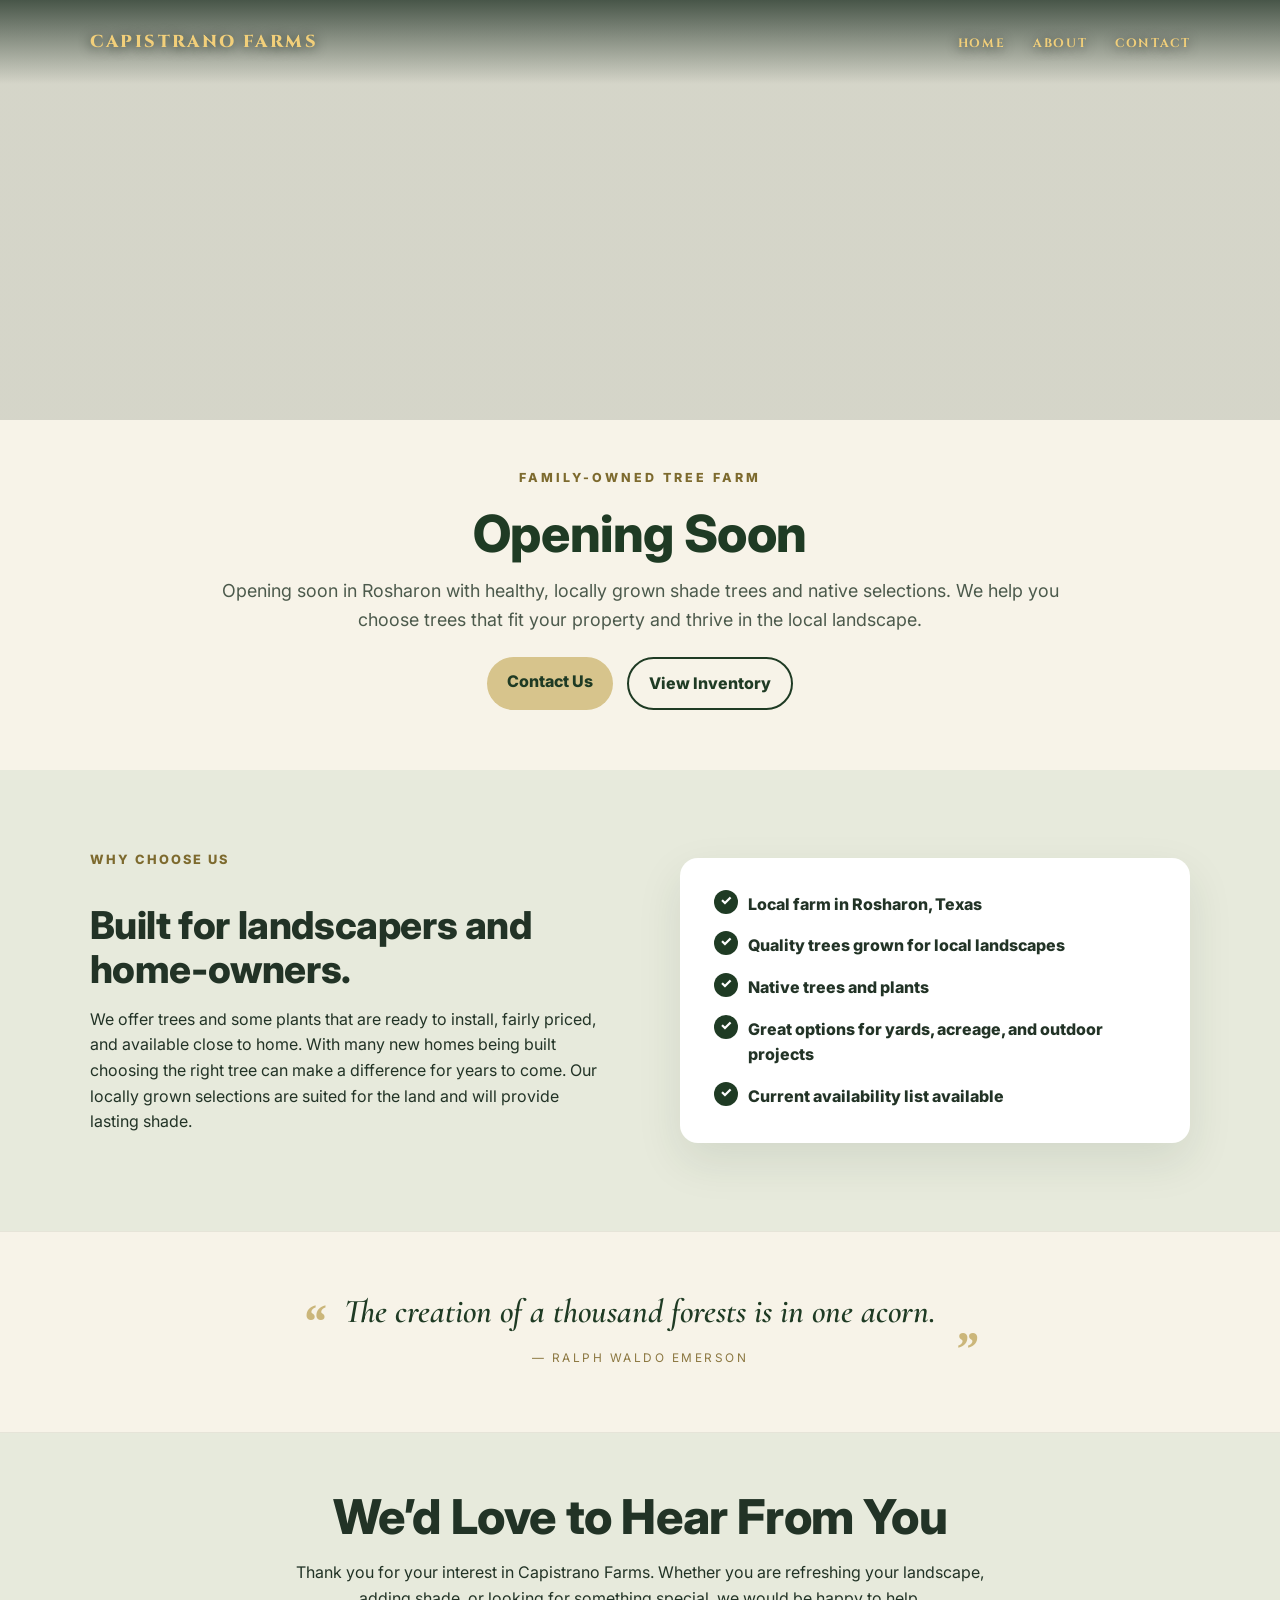
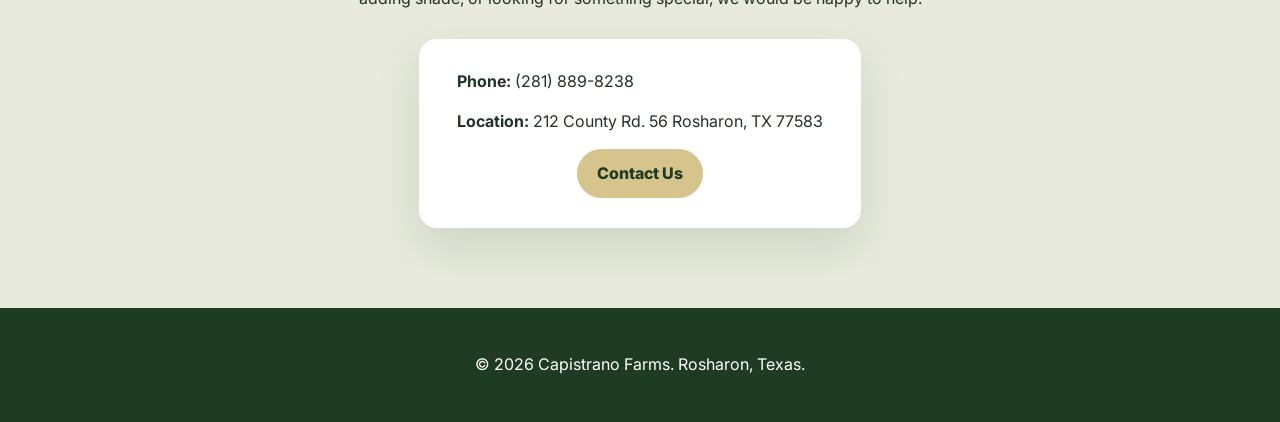
==== commit f2a0a285: "fixed spelling" ====
--- a/index.html
+++ b/index.html
@@ -39,7 +39,7 @@
       <div class="hero-buttons">
         <a href="contact.html" class="button primary">Contact Us</a>
 
-        <a href="#why-us" class="button secondary dark-button">
+        <a href="#inventory-modal" class="button secondary dark-button">
           View Inventory
         </a>
       </div>
@@ -72,7 +72,7 @@
     <section class="quote-section">
       <div class="quote-content">
         <blockquote>
-          The creation of thousand forests is in one acorn.
+          The creation of a thousand forests is in one acorn.
         </blockquote>
         <p class="quote-author">— Ralph Waldo Emerson</p>
       </div>
@@ -96,5 +96,25 @@
     <footer>
       <p>© 2026 Capistrano Farms. Rosharon, Texas.</p>
     </footer>
+
+    <div id="inventory-modal" class="modal">
+      <div class="modal-box">
+        <a href="#" class="modal-close">×</a>
+
+        <p class="eyebrow dark">Inventory Update</p>
+
+        <h2>Inventory Coming Soon</h2>
+
+        <p>
+          Our inventory is still growing. Availability is expected sometime in
+          July.
+        </p>
+
+        <p>
+          Once inventory becomes available, a downloadable availability list
+          will be posted here.
+        </p>
+      </div>
+    </div>
   </body>
 </html>
--- a/assets/css/style.css
+++ b/assets/css/style.css
@@ -620,6 +620,51 @@
   }
 }
 
+.modal {
+  position: fixed;
+  inset: 0;
+  z-index: 1000;
+  display: none;
+  align-items: center;
+  justify-content: center;
+  padding: 24px;
+  background: rgba(18, 43, 23, 0.7);
+}
+
+.modal:target {
+  display: flex;
+}
+
+.modal-box {
+  position: relative;
+  max-width: 560px;
+  width: 100%;
+  padding: 42px;
+  background: #fffaf0;
+  border-radius: 24px;
+  text-align: center;
+  box-shadow: 0 25px 60px rgba(0, 0, 0, 0.25);
+}
+
+.modal-box h2 {
+  margin-bottom: 14px;
+  color: #1f3b24;
+}
+
+.modal-box p {
+  color: #445244;
+}
+
+.modal-close {
+  position: absolute;
+  top: 16px;
+  right: 20px;
+  text-decoration: none;
+  color: #1f3b24;
+  font-size: 2rem;
+  font-weight: 700;
+}
+
 @media (max-width: 600px) {
   .site-header {
     flex-direction: column;
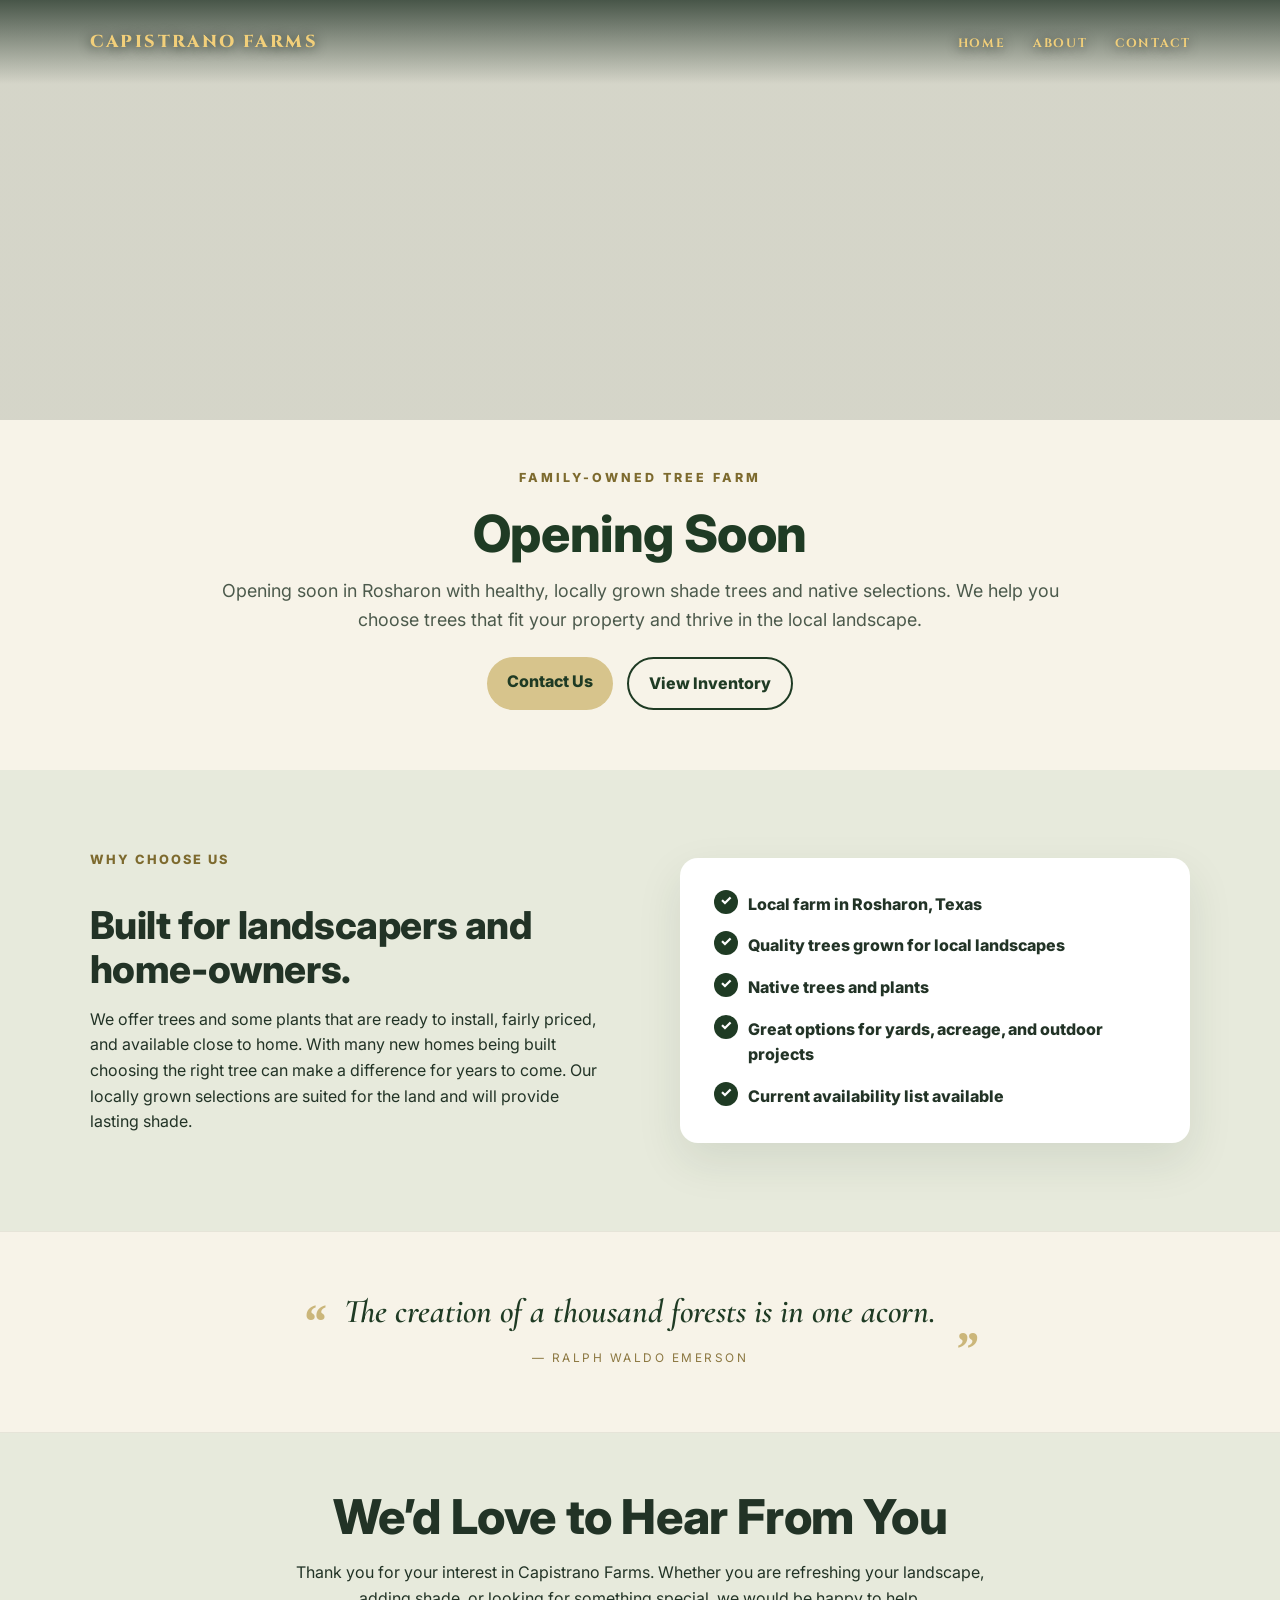
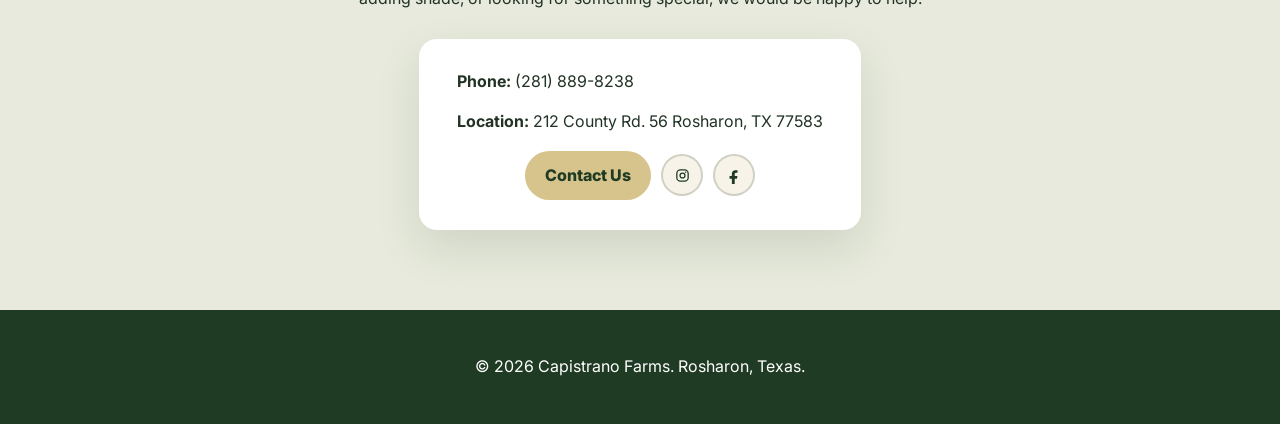
==== commit aba7320c: "added Inst and fb icons" ====
--- a/index.html
+++ b/index.html
@@ -89,7 +89,45 @@
       <div class="contact-box">
         <p><strong>Phone:</strong> (281) 889-8238</p>
         <p><strong>Location:</strong> 212 County Rd. 56 Rosharon, TX 77583</p>
-        <a href="contact.html" class="button primary">Contact Us</a>
+        <div class="home-contact-actions">
+          <a href="contact.html" class="button primary">Contact Us</a>
+          <div class="social-links" aria-label="Follow Capistrano Farms">
+            <a
+              href="https://www.instagram.com/capistranofarms/"
+              class="social-button instagram"
+              target="_blank"
+              rel="noopener noreferrer"
+              aria-label="Follow Capistrano Farms on Instagram"
+            >
+              <svg
+                class="social-icon"
+                viewBox="0 0 24 24"
+                aria-hidden="true"
+                focusable="false"
+              >
+                <rect x="4" y="4" width="16" height="16" rx="5"></rect>
+                <circle cx="12" cy="12" r="3.5"></circle>
+                <circle cx="16.5" cy="7.5" r="1"></circle>
+              </svg>
+            </a>
+            <a
+              href="https://www.facebook.com/capistranofarms/"
+              class="social-button facebook"
+              target="_blank"
+              rel="noopener noreferrer"
+              aria-label="Follow Capistrano Farms on Facebook"
+            >
+              <svg
+                class="social-icon"
+                viewBox="0 0 24 24"
+                aria-hidden="true"
+                focusable="false"
+              >
+                <path d="M14.3 8.2h2V4.9c-.4-.1-1.7-.2-3-.2-3 0-5 1.8-5 5.2v2.9H5v3.7h3.3V24h4v-7.5h3.2l.6-3.7h-3.8v-2.5c0-1 .3-2.1 2-2.1Z"></path>
+              </svg>
+            </a>
+          </div>
+        </div>
       </div>
     </section>
 
--- a/assets/css/style.css
+++ b/assets/css/style.css
@@ -312,6 +312,109 @@
   margin: 12px auto 0;
 }
 
+.social-links {
+  display: flex;
+  flex-wrap: wrap;
+  gap: 10px;
+  justify-content: center;
+  margin: 18px 0 12px;
+}
+
+.social-button {
+  display: inline-flex;
+  align-items: center;
+  justify-content: center;
+  min-width: 112px;
+  min-height: 38px;
+  padding: 8px 13px;
+  border: 2px solid rgba(31, 59, 36, 0.18);
+  border-radius: 999px;
+  color: #1f3b24;
+  background: #f7f3e8;
+  font-size: 0.78rem;
+  font-weight: 800;
+  line-height: 1;
+  text-decoration: none;
+  transition:
+    transform 0.2s ease,
+    border-color 0.2s ease,
+    background 0.2s ease,
+    color 0.2s ease;
+}
+
+.social-icon {
+  width: 17px;
+  height: 17px;
+  margin-right: 7px;
+  fill: currentColor;
+  stroke: currentColor;
+  stroke-width: 1.8;
+}
+
+.social-button:hover {
+  transform: translateY(-2px);
+  border-color: #1f3b24;
+  background: #1f3b24;
+  color: white;
+}
+
+.social-button.facebook .social-icon {
+  stroke: none;
+}
+
+.social-button.instagram .social-icon {
+  fill: none;
+}
+
+.social-button.instagram .social-icon circle:last-child {
+  fill: currentColor;
+  stroke: none;
+}
+
+.home-contact-actions {
+  display: flex;
+  align-items: center;
+  justify-content: center;
+  gap: 10px;
+  margin-top: 16px;
+}
+
+.home-contact-actions .button {
+  margin: 0;
+}
+
+.home-contact-actions .social-links {
+  flex-wrap: nowrap;
+  margin: 0;
+}
+
+.home-contact-actions .social-button {
+  width: 42px;
+  min-width: 42px;
+  min-height: 42px;
+  padding: 0;
+  border-radius: 50%;
+}
+
+.home-contact-actions .social-icon,
+.contact-social-links .social-icon {
+  margin-right: 0;
+}
+
+.contact-social-links {
+  justify-content: flex-start;
+  flex-wrap: nowrap;
+  margin: 0 0 22px;
+}
+
+.contact-social-links .social-button {
+  width: 42px;
+  min-width: 42px;
+  min-height: 42px;
+  padding: 0;
+  border-radius: 50%;
+}
+
 footer {
   padding: 28px 7%;
   background: #1f3b24;
@@ -619,20 +722,30 @@
     margin-bottom: 72px;
   }
 }
-
+/*==========================
+    Modal
+============================*/
 .modal {
   position: fixed;
-  inset: 0;
-  z-index: 1000;
+  top: 0;
+  left: 0;
+  width: 100%;
+  height: 100%;
   display: none;
   align-items: center;
   justify-content: center;
   padding: 24px;
   background: rgba(18, 43, 23, 0.7);
+  z-index: 9999;
+  opacity: 0;
+  pointer-events: none;
+  transition: opacity 0.2s ease;
 }
 
 .modal:target {
   display: flex;
+  opacity: 1;
+  pointer-events: auto;
 }
 
 .modal-box {
@@ -646,19 +759,10 @@
   box-shadow: 0 25px 60px rgba(0, 0, 0, 0.25);
 }
 
-.modal-box h2 {
-  margin-bottom: 14px;
-  color: #1f3b24;
-}
-
-.modal-box p {
-  color: #445244;
-}
-
 .modal-close {
   position: absolute;
-  top: 16px;
-  right: 20px;
+  top: 14px;
+  right: 18px;
   text-decoration: none;
   color: #1f3b24;
   font-size: 2rem;
@@ -803,4 +907,8 @@
   .contact-page .contact-box {
     padding: 24px;
   }
-}
+
+  .contact-social-links {
+    margin-bottom: 18px;
+  }
+}
